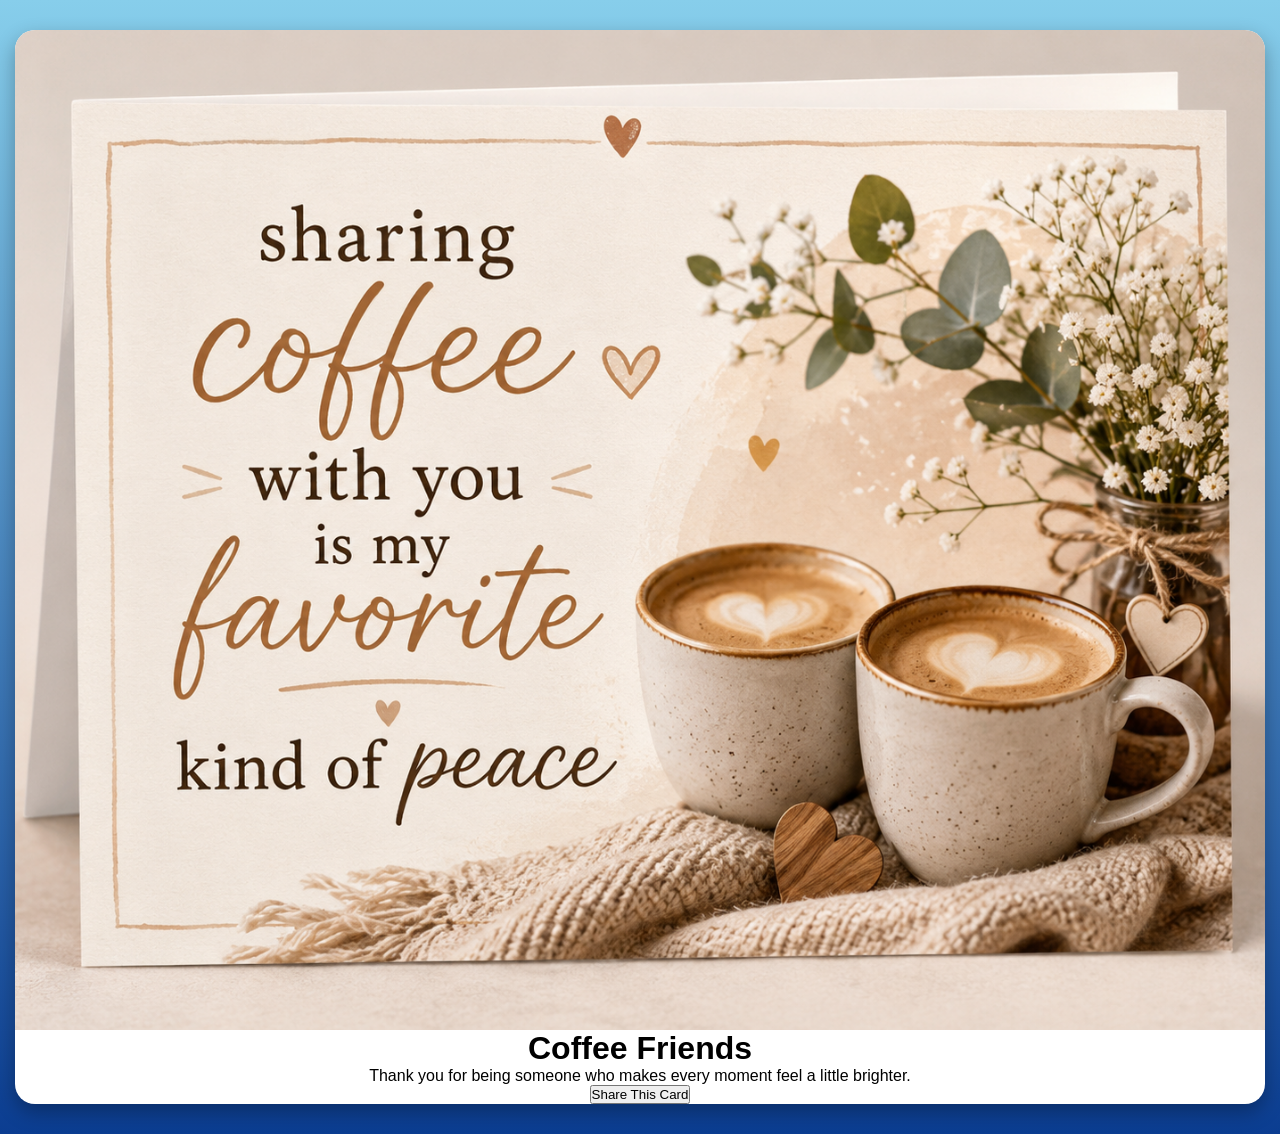
==== Coffee.html @ 393a2d28 "Add files via upload Upload new and existing files." ====
<!DOCTYPE html>
<html lang="en">
<head>
  <meta charset="UTF-8" />
  <meta name="viewport" content="width=device-width, initial-scale=1.0"/>

  <title>Coffee Friends</title>

  <link rel="stylesheet" href="styles.css" />
</head>

<body>

  <div class="card">

    <img
      src="CoffeePeace.png"
      alt="Coffee Friend"
      class="card-image"
    />

    <h1>Coffee Friends</h1>

    <p class="message">
      Thank you for being someone who makes every moment feel a little brighter.
    </p>

    <button class="share-btn" onclick="shareCard()">
      Share This Card
    </button>

  </div>

  <script>
    function shareCard() {

      if (navigator.share) {

        navigator.share({
          title: "Lucky Frog",
          text: "Check out this greeting card!",
          url: window.location.href
        })

        .then(() => console.log("Shared successfully"))
        .catch((error) => console.log("Error sharing:", error));

      } else {

        alert("Sharing is not supported on this browser.");

      }
    }
  </script>

</body>
</html>
---- styles.css ----
* {
  margin: 0;
  padding: 0;
  box-sizing: border-box;
}

body {
  background: linear-gradient(to bottom, #87ceeb, #0b3d91);

  font-family: Arial, sans-serif;

  min-height: 100vh;

  display: flex;
  flex-direction: column;
  align-items: center;

  padding: 30px 20px;
}

/* ---------- WEBSITE TITLE ---------- */

.site-header {
  text-align: center;
  margin-bottom: 40px;
}

.site-header h1 {
  font-size: 3rem;
  color: #0b3d91;

  margin-bottom: 10px;
}

.site-header p {
  font-size: 1.2rem;
  color: white;
}

/* ---------- CARD SECTION ---------- */

.card-container {
  display: flex;
  flex-wrap: wrap;

  justify-content: center;
  gap: 30px;

  width: 100%;
}

/* ---------- INDIVIDUAL CARD ---------- */

.card {
  background-color: white;

  width: 1250px;

  border-radius: 20px;
  overflow: hidden;

  text-align: center;

  box-shadow: 0 8px 20px rgba(0,0,0,0.3);

  transition: transform 0.3s ease;
}

.card:hover {
  transform: scale(1.03);
}

/* ---------- IMAGE ---------- */

.card-image {
  width: 100%;
  display: block;
}

/* ---------- TEXT ---------- */

.card h2 {
  color: #0b3d91;

  font-size: 2rem;

  margin-top: 20px;
  margin-bottom
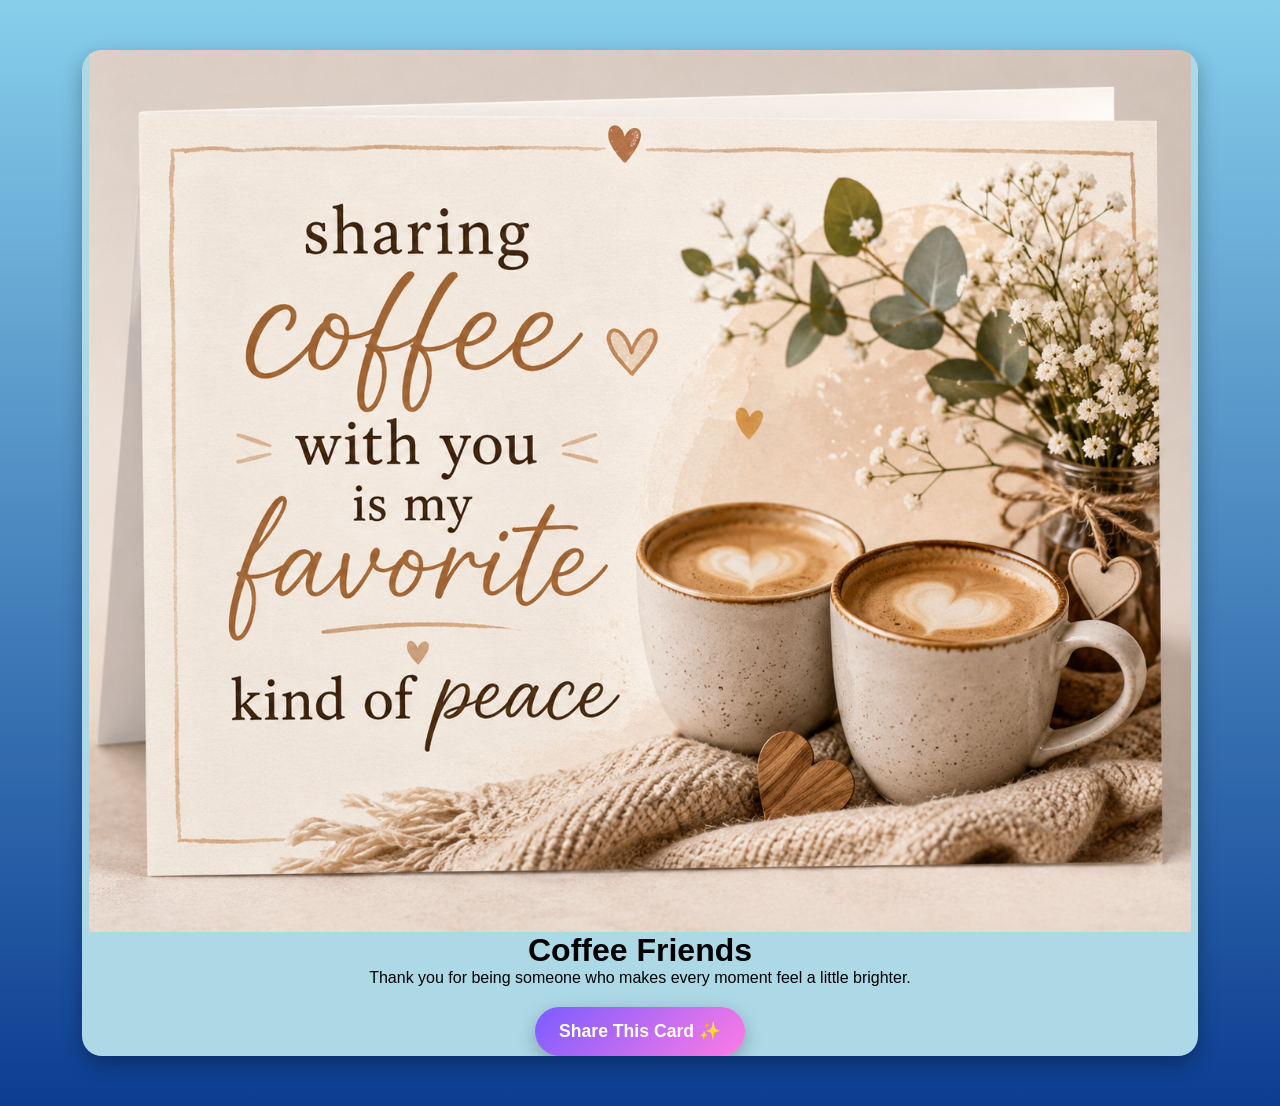
==== commit a3717d0d: "Add files via upload Upload new files and update existing files." ====
--- a/Coffee.html
+++ b/Coffee.html
@@ -26,7 +26,7 @@
     </p>
 
     <button class="share-btn" onclick="shareCard()">
-      Share This Card
+      Share This Card ✨
     </button>
 
   </div>
@@ -37,7 +37,7 @@
       if (navigator.share) {
 
         navigator.share({
-          title: "Lucky Frog",
+          title: "Coffee Friend",
           text: "Check out this greeting card!",
           url: window.location.href
         })
--- a/styles.css
+++ b/styles.css
@@ -52,12 +52,18 @@
 /* ---------- INDIVIDUAL CARD ---------- */
 
 .card {
-  background-color: white;
-
-  width: 1250px;
+  background-color: lightblue;
 
   border-radius: 20px;
   overflow: hidden;
+  
+  width: 90%;
+  
+  max-width: 1250px;
+  
+  height: auto;
+  
+  margin: 20px auto;
 
   text-align: center;
 
@@ -74,7 +80,10 @@
 
 .card-image {
   width: 100%;
+  height: auto;
   display: block;
+  object-fit: contain;
+  max-height: 98vh;
 }
 
 /* ---------- TEXT ---------- */
@@ -86,4 +95,28 @@
 
   margin-top: 20px;
   margin-bottom
+  }
+  
+  .share-btn {
+  	background: linear-gradient(135deg, #7b5cff, #ff7be5);
+      color: white;
+      border: none;
+      padding: 14px 24px;
+      font-size: 1.1rem;
+      font-weight: bold;
+      border-radius: 999px;
+      cursor: pointer;
+      margin-top: 20px;
+      box-shadow: 0 6px 18px rgba(0,0,0,0.25);
+      transition: all 0.3s ease;
+  }
+  
+  .share-btn:hover {
+  	transform: scale(1.05);
+      box-shadow: 0 10px 24px rgba(0,0,0,0.35);
+ }
+ 
+   .share-btn:active {
+   	transform: scale(0.97);
+   }
   
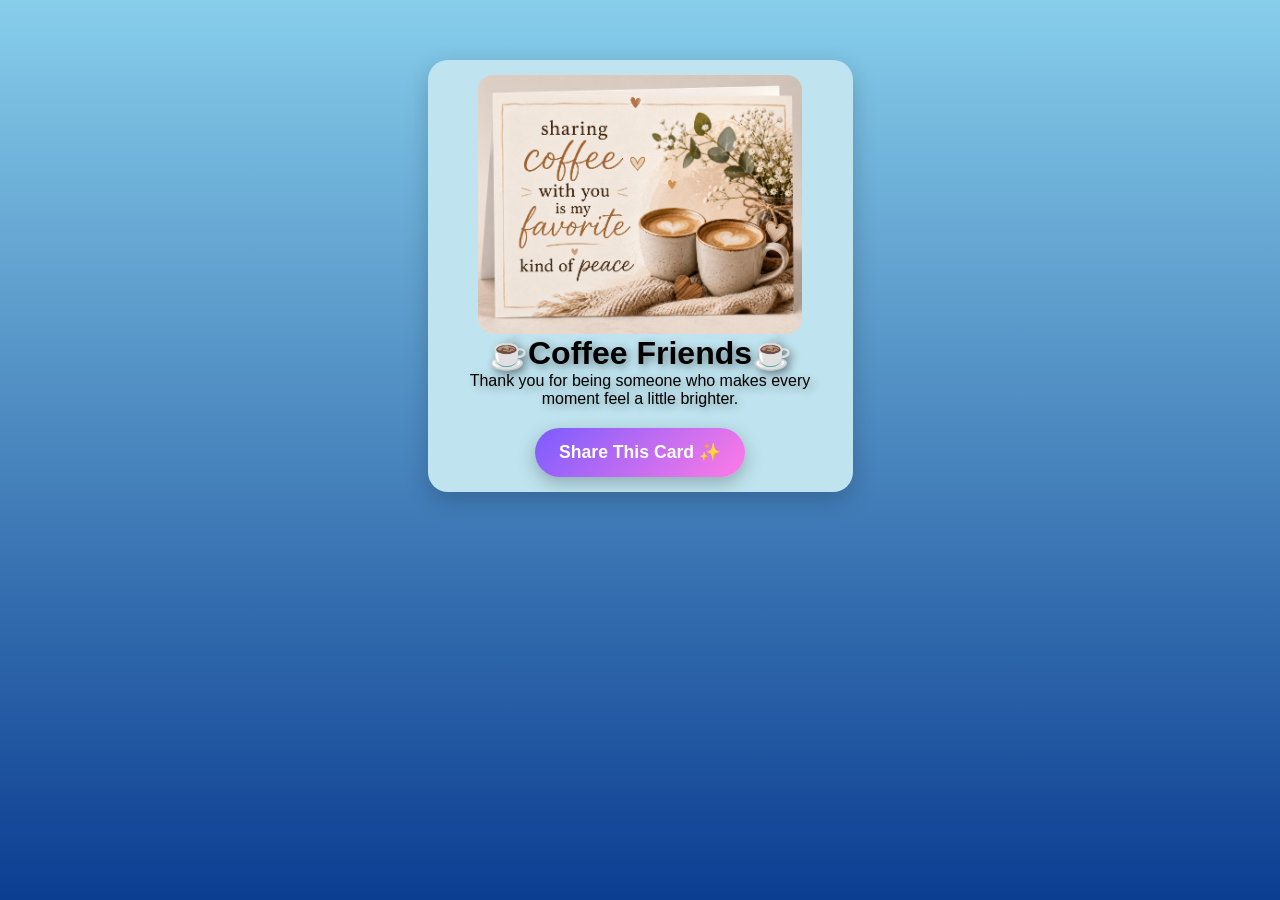
==== commit e19b4f6f: "Add files via upload Update existing files." ====
--- a/Coffee.html
+++ b/Coffee.html
@@ -19,7 +19,7 @@
       class="card-image"
     />
 
-    <h1>Coffee Friends</h1>
+    <h1>&#9749;Coffee Friends&#9749;</h1>
 
     <p class="message">
       Thank you for being someone who makes every moment feel a little brighter.
--- a/styles.css
+++ b/styles.css
@@ -52,24 +52,21 @@
 /* ---------- INDIVIDUAL CARD ---------- */
 
 .card {
-  background-color: lightblue;
+  width: 90%;
+  max-width: 425px;
+
+  margin: 30px auto;
+  padding: 15px;
+
+  background-color: #bfe4ef;
 
   border-radius: 20px;
-  overflow: hidden;
-  
-  width: 90%;
-  
-  max-width: 1250px;
-  
-  height: auto;
-  
-  margin: 20px auto;
 
   text-align: center;
 
-  box-shadow: 0 8px 20px rgba(0,0,0,0.3);
+  box-shadow: 0 8px 25px rgba(0,0,0,0.2);
 
-  transition: transform 0.3s ease;
+  overflow: hidden;
 }
 
 .card:hover {
@@ -79,11 +76,15 @@
 /* ---------- IMAGE ---------- */
 
 .card-image {
-  width: 100%;
+  width: 82%;
   height: auto;
+  max-height: 85vh;
+  max-width: 425px;
   display: block;
-  object-fit: contain;
-  max-height: 98vh;
+
+  border-radius: 15px;
+  
+  margin: 0 auto;
 }
 
 /* ---------- TEXT ---------- */
@@ -94,7 +95,7 @@
   font-size: 2rem;
 
   margin-top: 20px;
-  margin-bottom
+  margin-bottom: 20px;
   }
   
   .share-btn {
@@ -119,4 +120,16 @@
    .share-btn:active {
    	transform: scale(0.97);
    }
+   
+   h1 {
+   	text-shadow: 3px 3px 8px rgba(0,0,0,0.45);
+   }
+   
+   h3 {
+   	text-shadow: 3px 3px 8px rgba(0,0,0,0.45);
+   }
+   
+   p {
+   	text-shadow: 3px 3px 8px rgba(0,0,0,0.35);
+   }
   
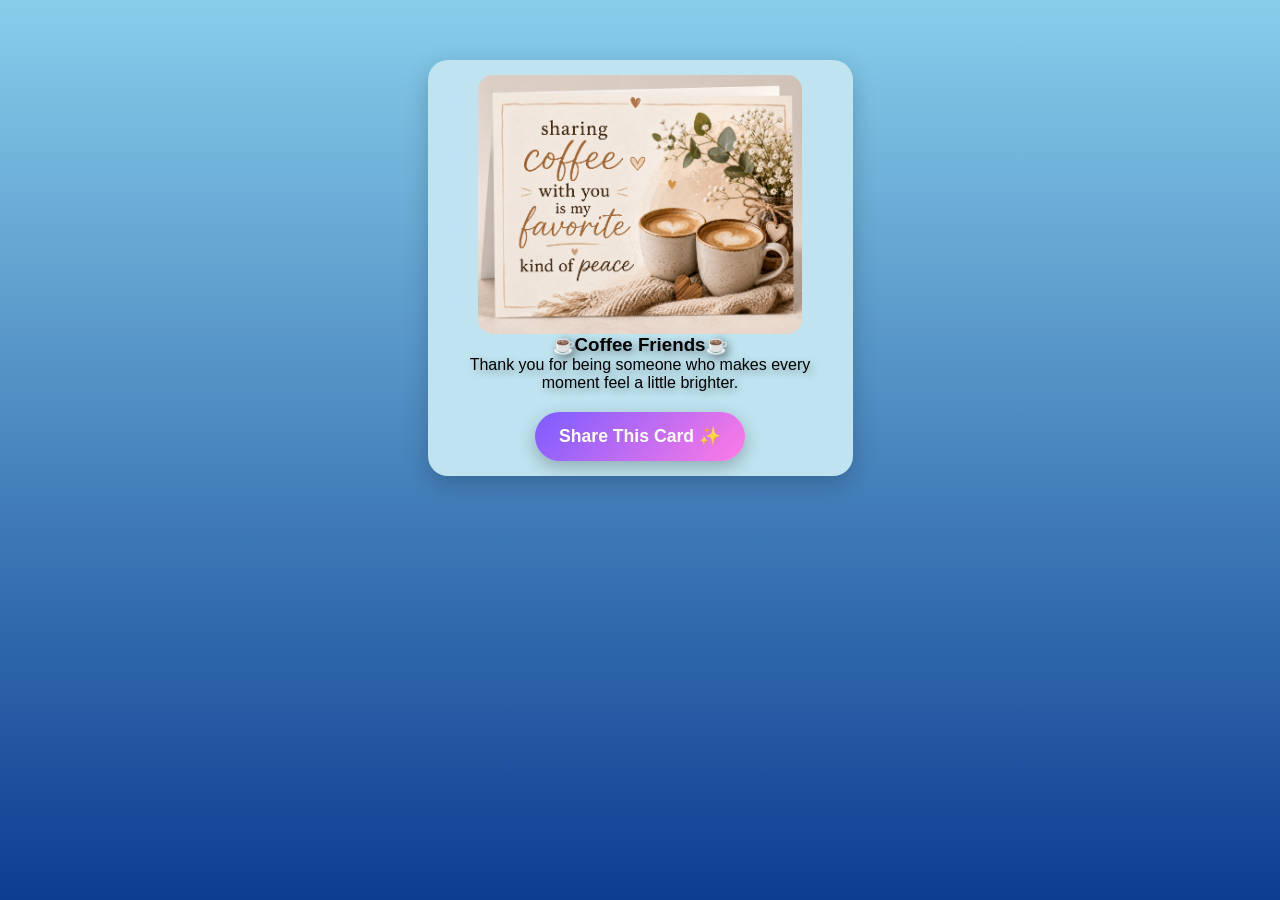
==== commit 29595a1c: "Add files via upload Update existing files." ====
--- a/Coffee.html
+++ b/Coffee.html
@@ -19,7 +19,7 @@
       class="card-image"
     />
 
-    <h1>&#9749;Coffee Friends&#9749;</h1>
+    <h3>&#9749;Coffee Friends&#9749;</h3>
 
     <p class="message">
       Thank you for being someone who makes every moment feel a little brighter.
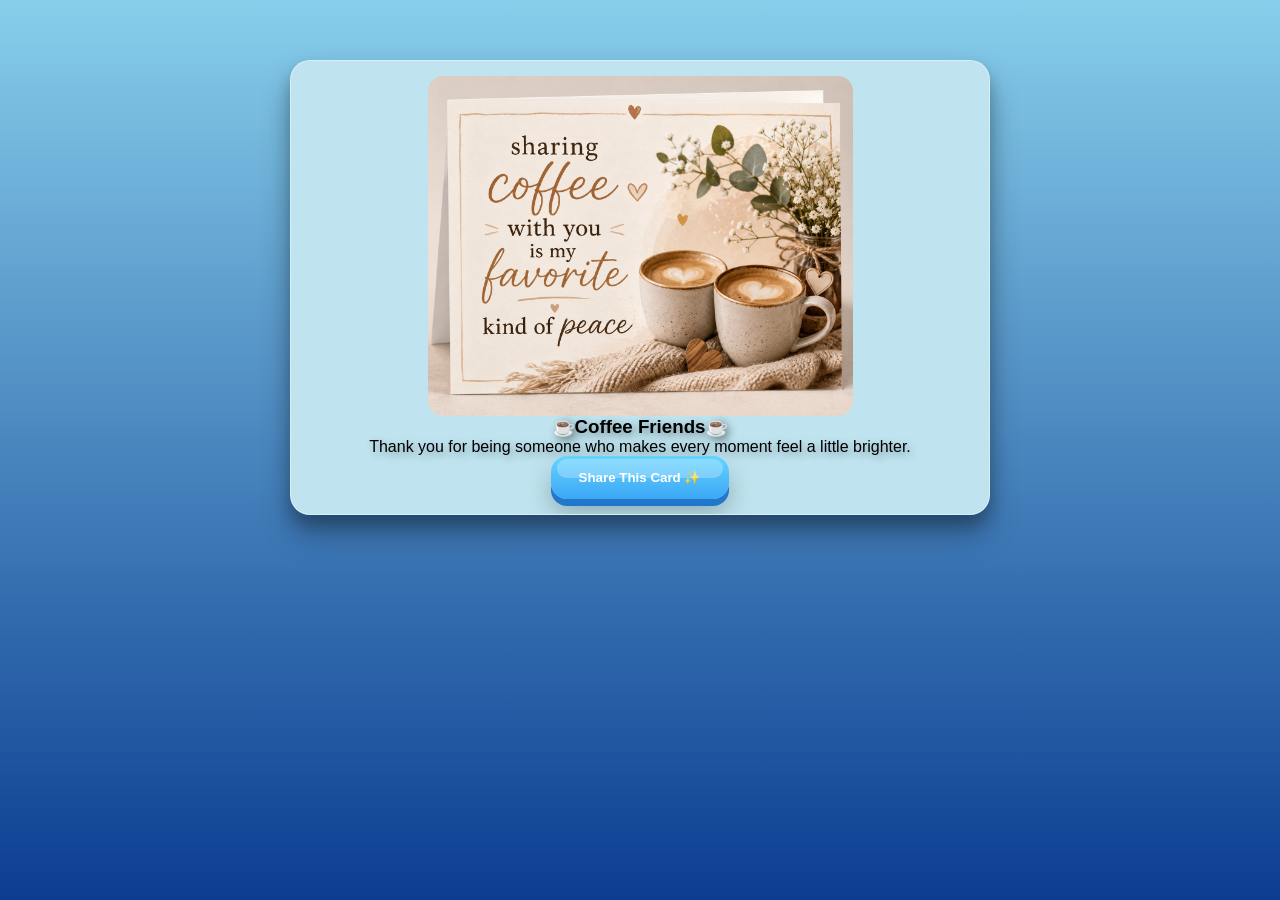
==== commit e5acd615: "Add files via upload Update existing files and upload new files." ====
--- a/Coffee.html
+++ b/Coffee.html
@@ -11,7 +11,7 @@
 
 <body>
 
-  <div class="card">
+  <div class="card share-card">
 
     <img
       src="CoffeePeace.png"
@@ -26,7 +26,7 @@
     </p>
 
     <button class="share-btn" onclick="shareCard()">
-      Share This Card ✨
+      Share This Card &#10024;
     </button>
 
   </div>
--- a/styles.css
+++ b/styles.css
@@ -59,18 +59,21 @@
   padding: 15px;
 
   background-color: #bfe4ef;
-
+  border: 1px solid rgba(255,255,255,0.4);
   border-radius: 20px;
 
   text-align: center;
 
-  box-shadow: 0 8px 25px rgba(0,0,0,0.2);
+  box-shadow: 0 18px 30px rgba(0, 0, 0, 0.3),
+                            0 10px 15px rgba(0, 0, 0, 0.2);
 
   overflow: hidden;
 }
-
+ transition: 0.3s ease;
 .card:hover {
-  transform: scale(1.03);
+  transform: translate(-6px) scale(1.02);
+  box-shadow: 0 25px 40px rgba(0, 0, 0, 0.3),
+                            0 10px 15px rgba(0, 0, 0, 0.2);
 }
 
 /* ---------- IMAGE ---------- */
@@ -87,6 +90,17 @@
   margin: 0 auto;
 }
 
+.verticle-card {
+	max-width: 300px;
+	}
+	
+@media (orientation: landscape) {
+	
+	.verticle-card {
+		max-width: 240px
+		}
+}
+
 /* ---------- TEXT ---------- */
 
 .card h2 {
@@ -99,26 +113,54 @@
   }
   
   .share-btn {
-  	background: linear-gradient(135deg, #7b5cff, #ff7be5);
+  	background: linear-gradient(180deg,#67d4ff, #3ba7f5);
       color: white;
+      font-weight: bold;
       border: none;
-      padding: 14px 24px;
-      font-size: 1.1rem;
-      font-weight: bold;
-      border-radius: 999px;
-      cursor: pointer;
-      margin-top: 20px;
-      box-shadow: 0 6px 18px rgba(0,0,0,0.25);
-      transition: all 0.3s ease;
+      border-radius: 16px;
+      
+      padding: 14px 28px;
+      
+      position: relative;
+      
+      box-shadow:
+        0 7px 0 #1f78c9,
+        0 14px 24px rgba(0,0,0,0.25);
+        
+        cursor: pointer;
+        
+      transition: transform 0.15s ease,
+        box-shadow 0.15s ease;
   }
   
+  .share-btn::before {
+  	content: "";
+     
+       position: absolute;
+
+       top: 3px;
+       left: 6px;
+       right: 6px;
+       height: 45%;  
+       
+       border-radius: 12px;
+       
+       background: rgba(255,255,255,0.25);
+       
+       pointer-events: none;
+}
   .share-btn:hover {
-  	transform: scale(1.05);
-      box-shadow: 0 10px 24px rgba(0,0,0,0.35);
+  	transform: translateY(-2px);
+      box-shadow: 0 9px 0 #1f78c9,
+        0 18px 28px rgba(0,0,0,0.3);
  }
  
    .share-btn:active {
-   	transform: scale(0.97);
+   	transform: translateY(4px);
+   
+       box-shadow:
+        0 3px 0 #1f78c9,
+        0 8px 14px rgba(0,0,0,0.25);
    }
    
    h1 {
@@ -132,4 +174,8 @@
    p {
    	text-shadow: 3px 3px 8px rgba(0,0,0,0.35);
    }
+   
+   .share-card {
+   	max-width: 700px;
+   }
   
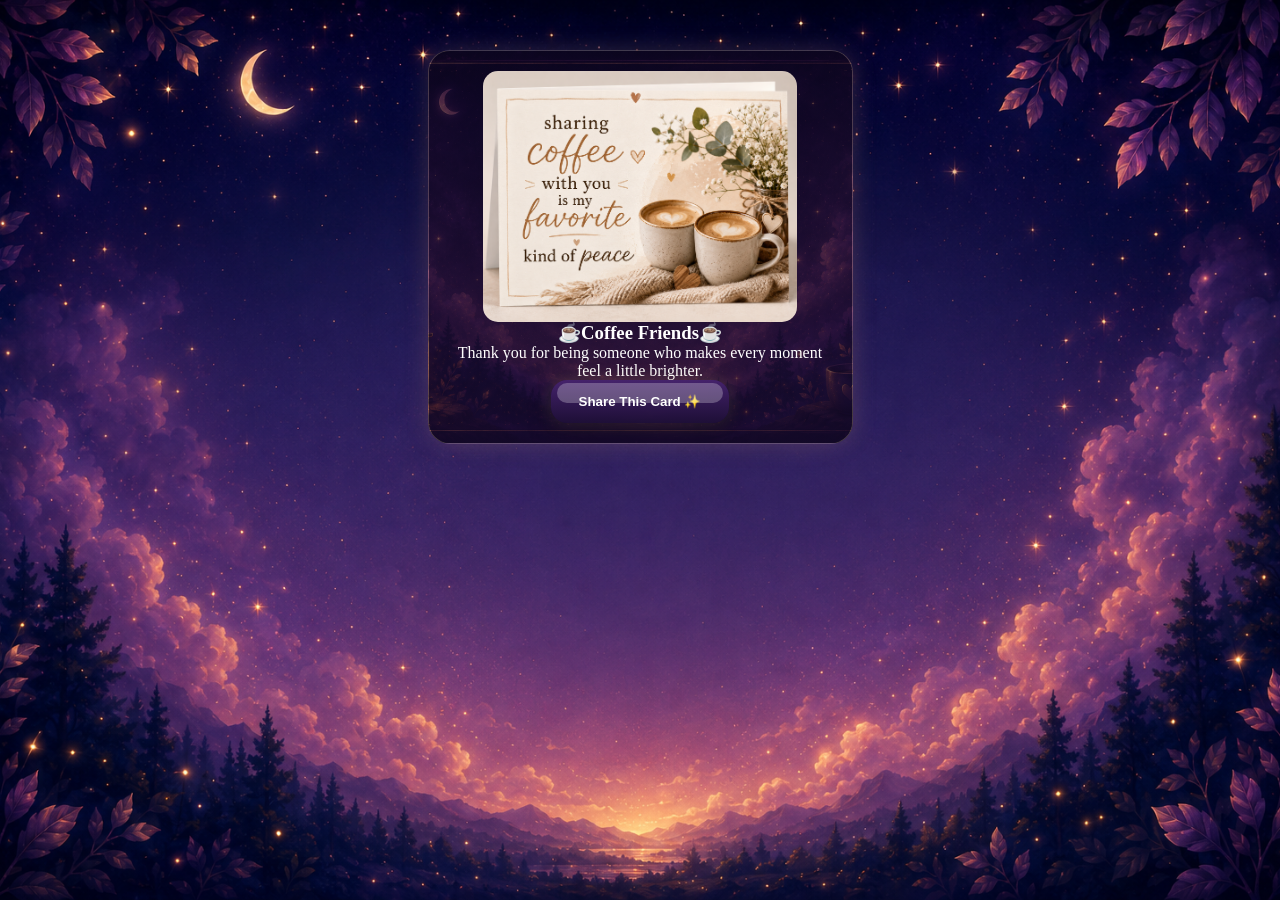
==== commit 50ed8aae: "Add files via upload Update existing files." ====
--- a/Coffee.html
+++ b/Coffee.html
@@ -7,6 +7,16 @@
   <title>Coffee Friends</title>
 
   <link rel="stylesheet" href="styles.css" />
+  <!-- Google tag (gtag.js) -->
+<script async src="https://www.googletagmanager.com/gtag/js?id=G-XDQZ6QW7JZ"></script>
+<script>
+  window.dataLayer = window.dataLayer || [];
+  function gtag(){dataLayer.push(arguments);}
+  gtag('js', new Date());
+
+  gtag('config', 'G-XDQZ6QW7JZ');
+</script>
+ 
 </head>
 
 <body>
--- a/styles.css
+++ b/styles.css
@@ -6,16 +6,20 @@
 
 body {
   background: linear-gradient(to bottom, #87ceeb, #0b3d91);
-
-  font-family: Arial, sans-serif;
+  color: white;
+
+  font-family: Georgia, serif;
 
   min-height: 100vh;
-
-  display: flex;
-  flex-direction: column;
+   background-image: url("Background.png");
+   background-size: cover;
+   background-position: center;
+   background-repeat: no-repeat;
+   background-attachment: fixed;
   align-items: center;
-
-  padding: 30px 20px;
+  margin: 0;   
+  padding-top: 20px;
+  text-align: center;
 }
 
 /* ---------- WEBSITE TITLE ---------- */
@@ -52,23 +56,50 @@
 /* ---------- INDIVIDUAL CARD ---------- */
 
 .card {
+	position: relative;
+	
+	background-image: url("CardBackground.png");
+	background-size: cover;
+	background-position: center;
+	background-repeat: no-repeat;
+	
+	color: white;
+	
   width: 90%;
   max-width: 425px;
 
   margin: 30px auto;
-  padding: 15px;
-
-  background-color: #bfe4ef;
-  border: 1px solid rgba(255,255,255,0.4);
-  border-radius: 20px;
+  padding: 20px;
+
+  border: 1px solid rgba(255,220,180,0.25);
+  border-radius: 22px;
 
   text-align: center;
 
-  box-shadow: 0 18px 30px rgba(0, 0, 0, 0.3),
-                            0 10px 15px rgba(0, 0, 0, 0.2);
+  box-shadow: 0  0 25px rgba(255, 180, 120, 0.18);
+                           
 
   overflow: hidden;
 }
+
+.card::before {
+	content: "";
+	
+	position: absolute;
+	inset: 0;
+	
+	background:
+	    linear-gradient(rgba(15, 8, 30, 0.55),
+	    rgba(25, 12, 45, 0.65)
+	 );
+	
+	z-index: 0;
+	}
+	
+	.card * {
+		position: relative;
+		z-index: 1;
+		}
  transition: 0.3s ease;
 .card:hover {
   transform: translate(-6px) scale(1.02);
@@ -113,7 +144,9 @@
   }
   
   .share-btn {
-  	background: linear-gradient(180deg,#67d4ff, #3ba7f5);
+  	background: linear-gradient(180deg, rgba(70, 35, 110, 0.95),
+                  rgba(30, 15, 55, 0.95)
+                  );
       color: white;
       font-weight: bold;
       border: none;
@@ -124,8 +157,8 @@
       position: relative;
       
       box-shadow:
-        0 7px 0 #1f78c9,
-        0 14px 24px rgba(0,0,0,0.25);
+        0 14px 24px rgba(0,0,0,0.25),
+        0 0 18px rgba(255, 200, 140, 0.18);
         
         cursor: pointer;
         
@@ -150,21 +183,24 @@
        pointer-events: none;
 }
   .share-btn:hover {
-  	transform: translateY(-2px);
-      box-shadow: 0 9px 0 #1f78c9,
-        0 18px 28px rgba(0,0,0,0.3);
+  	transform: scale(1.03);
+      background: rgba(70, 35, 110, 0.95);
+      color: white;
+       box-shadow:
+            0 0 20px rgba (255, 210, 140, 0.35);
  }
  
    .share-btn:active {
-   	transform: translateY(4px);
+   	transform: translateY(2px);
    
        box-shadow:
-        0 3px 0 #1f78c9,
-        0 8px 14px rgba(0,0,0,0.25);
+       0 8px 18px rgba(0,0,0,0.25),
+       0 0 18px rgba(255, 200, 140, 0.22);
    }
    
    h1 {
-   	text-shadow: 3px 3px 8px rgba(0,0,0,0.45);
+   	text-shadow: 0 0 10px rgba(255, 220, 150, 0.7,
+             0 0 20px rgba(255, 180, 100, 0.5);
    }
    
    h3 {
@@ -178,4 +214,17 @@
    .share-card {
    	max-width: 700px;
    }
+   
+   nav a {
+   	color: #ffdca8;
+       text-decoration: none;
+       margin: 0 10px;
+       font-size: 1.1rem;
+       }
+       
+       nav a:hover {
+       	color: white;
+       }
+       
+    
   
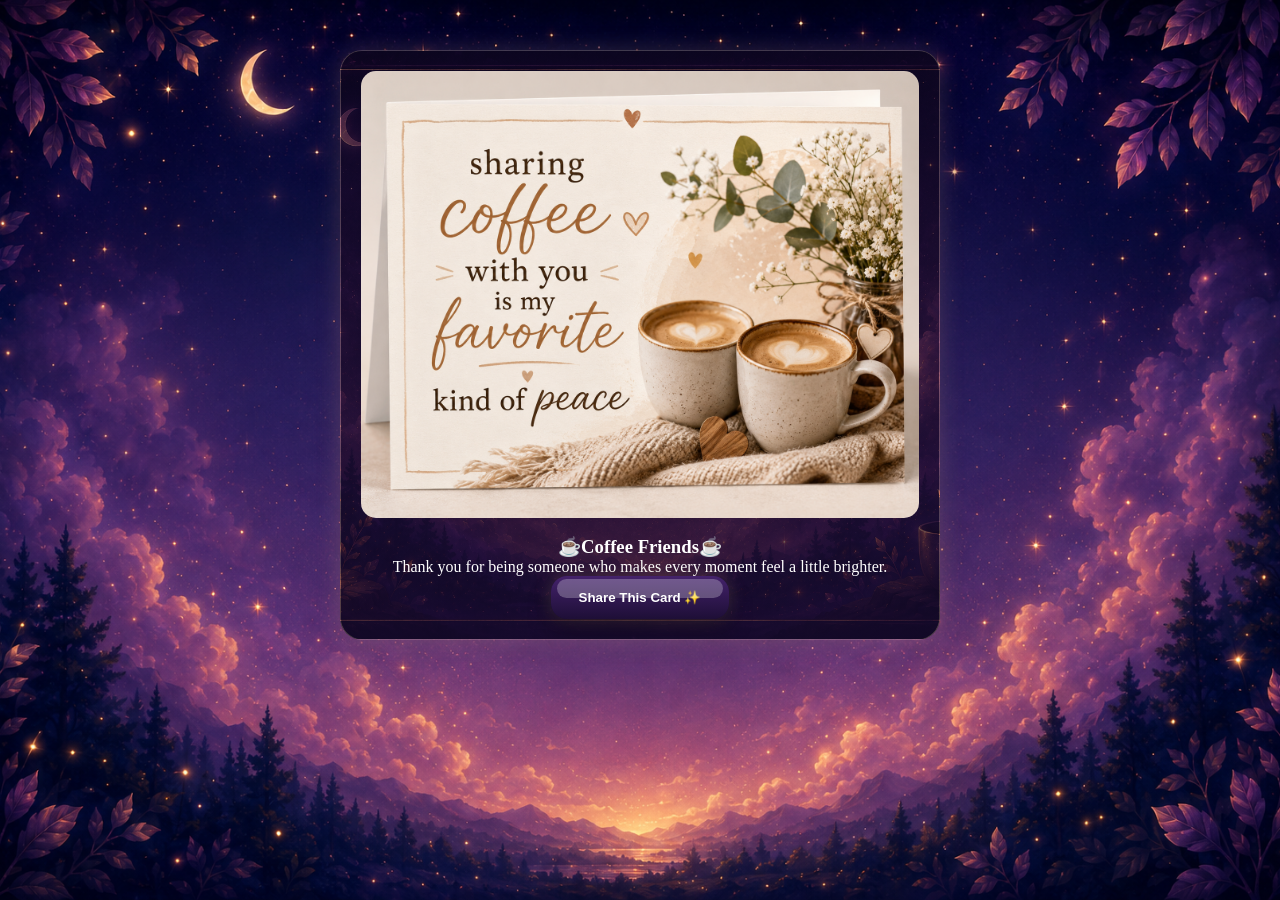
==== commit 3469694f: "Add files via upload Update existing files and upload new files." ====
--- a/Coffee.html
+++ b/Coffee.html
@@ -21,13 +21,14 @@
 
 <body>
 
-  <div class="card share-card">
+  <div class="card share-card horizontal-card">
 
     <img
       src="CoffeePeace.png"
       alt="Coffee Friend"
       class="card-image"
     />
+    <br>
 
     <h3>&#9749;Coffee Friends&#9749;</h3>
 
--- a/styles.css
+++ b/styles.css
@@ -66,7 +66,7 @@
 	color: white;
 	
   width: 90%;
-  max-width: 425px;
+  max-width: 600px;
 
   margin: 30px auto;
   padding: 20px;
@@ -110,10 +110,10 @@
 /* ---------- IMAGE ---------- */
 
 .card-image {
-  width: 82%;
+  width: 100%;
   height: auto;
   max-height: 85vh;
-  max-width: 425px;
+  max-width: none;
   display: block;
 
   border-radius: 15px;
@@ -121,14 +121,15 @@
   margin: 0 auto;
 }
 
-.verticle-card {
-	max-width: 300px;
+.verticle-card-img {
+	max-width: 400px;
 	}
 	
 @media (orientation: landscape) {
 	
-	.verticle-card {
-		max-width: 240px
+	.verticle-card-img {
+		max-width: 338px;
+		max-height: 450px;
 		}
 }
 
@@ -226,5 +227,17 @@
        	color: white;
        }
        
+  .share-card.horizontal-card {
+  	width: 98%;
+      max-width: 900px;
+      }
+      
+  .horizontal-card .card-image {
+  	width: 100%;
+      max-width: none;
+      height: auto;
+  }
+  
+  
     
   
